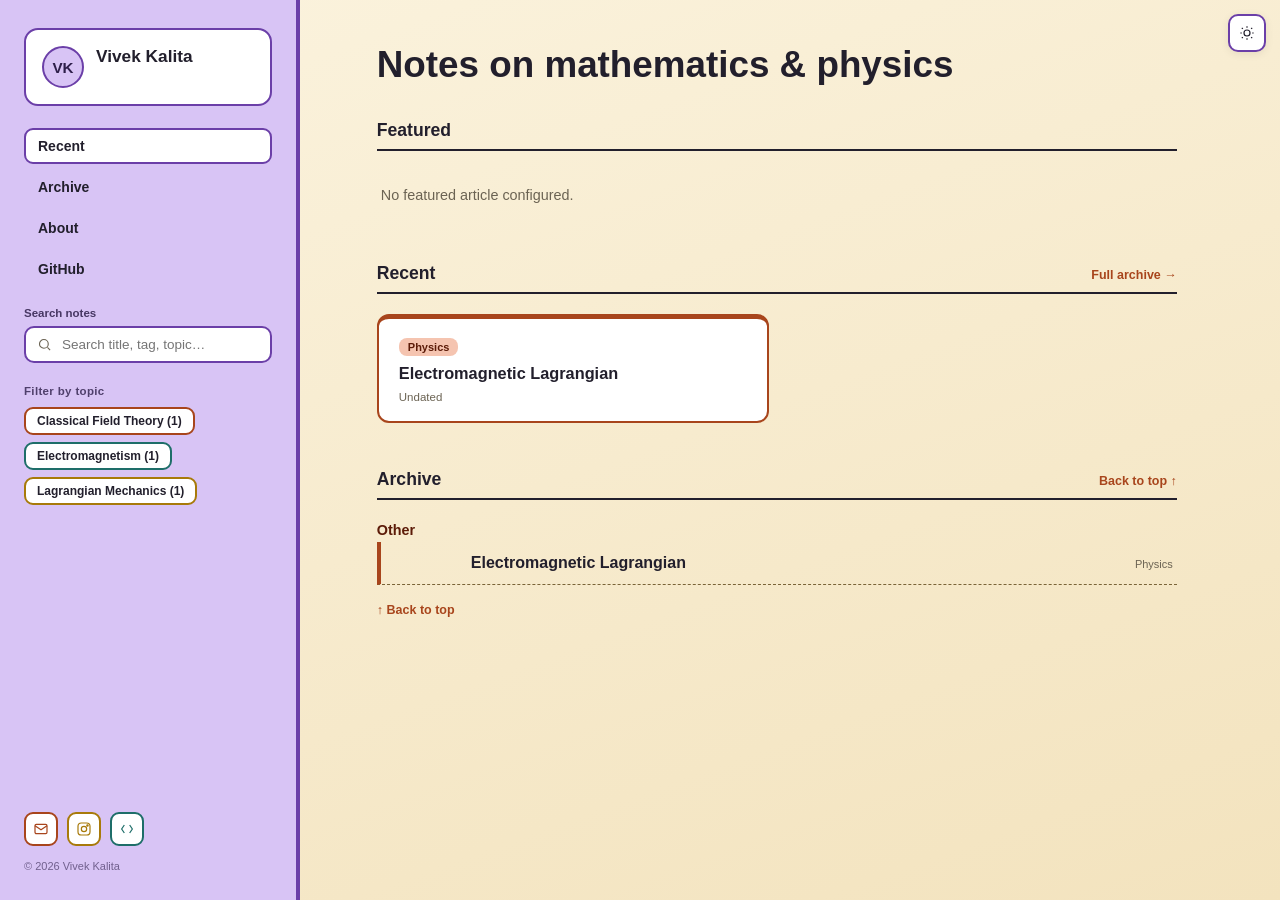
==== index.html @ aa67f6df "testing homepage" ====
<!DOCTYPE html>
<html lang="en">
<head>
<meta charset="UTF-8">
<meta name="viewport" content="width=device-width, initial-scale=1, viewport-fit=cover">
<title>Notes on mathematics &amp; physics · Vivek Kalita</title>
<script>
  (function(){
    try{
      var saved = localStorage.getItem('theme');
      var theme = saved || (window.matchMedia && window.matchMedia('(prefers-color-scheme: dark)').matches ? 'dark' : 'light');
      if(theme === 'dark') document.documentElement.setAttribute('data-theme','dark');
    }catch(e){}
  })();
</script>
<style>
  :root{
    --ink:#221F2C; --sub:#6B6353;
    --lav:#D8C4F5; --lav-b:#6B3FA8; --lav-text:#2E1F4A;
    --mint:#B9DEE5; --mint-b:#0A5A63;
    --cyan:#B8E3DE; --cyan-b:#1E6E69;
    --yellow:#F5DE8A; --yellow-b:#A87A0A;
    --coral:#F5C4B0; --coral-b:#A8451C;
    --gray-b:#7A6438;
    --sand1:#FBF3DE; --sand2:#F3E3BE;
    --card-white:#fff;
    --def-text:#0A3E3A; --axiom-text:#4E3705; --theorem-text:#5C1B08;
    box-sizing:border-box;
  }
  :root[data-theme="dark"]{
    --ink:#F0EAD9; --sub:#B8AE97;
    --lav:#2E2149; --lav-b:#B090E6; --lav-text:#E4D8FA;
    --mint:#0F3A3E; --mint-b:#6FE0D6;
    --cyan:#123B38; --cyan-b:#6FD8CE;
    --yellow:#4A3A0A; --yellow-b:#F0C94A;
    --coral:#4A2214; --coral-b:#F0916A;
    --gray-b:#C9AD6E;
    --sand1:#171512; --sand2:#1C1912;
    --card-white:#211D16;
    --def-text:#B7EDE6; --axiom-text:#F0DE9E; --theorem-text:#F5C5AE;
  }
  *,*::before,*::after{box-sizing:inherit;}
  html,body{height:100%;margin:0;}
  body{
    color:var(--ink);font-family:"Latin Modern Sans","Computer Modern Sans Serif","Computer Modern Sans",sans-serif;
    -webkit-font-smoothing:antialiased;display:flex;
  }
  a{color:inherit;}
  button,input{font-family:inherit;}

  /* ---------- fixed theme toggle (always in the same spot) ---------- */
  .theme-toggle{
    position:fixed;top:calc(14px + env(safe-area-inset-top,0px));right:14px;z-index:20;
    width:38px;height:38px;border-radius:10px;border:2px solid var(--lav-b);
    background:var(--card-white);display:flex;align-items:center;justify-content:center;cursor:pointer;padding:0;
    box-shadow:0 2px 8px rgba(0,0,0,0.08);
  }
  .theme-toggle svg{width:16px;height:16px;color:var(--ink);}
  .theme-toggle .moon{display:none;}
  :root[data-theme="dark"] .theme-toggle .sun{display:none;}
  :root[data-theme="dark"] .theme-toggle .moon{display:flex;}

  /* ---------- sidebar ---------- */
  .panel-left{
    width:300px;flex:none;background:var(--lav);border-right:4px solid var(--lav-b);
    padding:28px 24px;display:flex;flex-direction:column;height:100vh;overflow-y:auto;position:sticky;top:0;
  }
  .idbox{background:var(--card-white);border:2px solid var(--lav-b);border-radius:14px;
    padding:16px;display:flex;gap:12px;margin-bottom:22px;}
  .avatar{flex:none;width:42px;height:42px;border-radius:50%;background:var(--lav);border:2px solid var(--lav-b);
    display:flex;align-items:center;justify-content:center;font-weight:800;font-size:0.95rem;color:var(--lav-text);}
  .idbox .brand{font-size:1.08rem;font-weight:800;margin:0 0 4px;color:var(--ink);}
  .idbox .tag{font-size:12.5px;color:var(--sub);line-height:1.45;margin:0;}

  nav.pnav ul{list-style:none;margin:0 0 20px;padding:0;display:flex;flex-direction:column;gap:5px;}
  nav.pnav a{text-decoration:none;font-size:14px;font-weight:700;padding:8px 12px;border-radius:9px;color:var(--ink);
    display:block;border:2px solid transparent;}
  nav.pnav a:hover{border-color:var(--lav-b);}
  nav.pnav a.active{background:var(--card-white);border-color:var(--lav-b);}

  .search-box{margin-bottom:22px;}
  .search-box label{font-size:11.5px;font-weight:700;color:var(--lav-text);opacity:.85;display:block;margin-bottom:7px;}
  .search-field{display:flex;align-items:center;gap:8px;background:var(--card-white);border:2px solid var(--lav-b);
    border-radius:10px;padding:8px 11px;}
  .search-field svg{width:15px;height:15px;color:var(--sub);flex:none;}
  .search-field input{border:none;background:none;outline:none;font-size:13.5px;color:var(--ink);width:100%;}

  .panel-left h4{font-size:11.5px;letter-spacing:.03em;color:var(--lav-text);opacity:.8;margin:0 0 10px;font-weight:700;}
  .ptopics{display:flex;flex-wrap:wrap;gap:7px;margin-bottom:8px;}
  .ptopics button{font-size:12px;font-weight:700;padding:5px 11px;border-radius:9px;cursor:pointer;
    background:var(--card-white);color:var(--ink);}
  .ptopics button:nth-child(1){border:2px solid var(--coral-b);}
  .ptopics button:nth-child(2){border:2px solid var(--cyan-b);}
  .ptopics button:nth-child(3){border:2px solid var(--yellow-b);}
  .ptopics button.active{background:var(--ink);color:var(--card-white);}
  .filter-note{font-size:11px;color:var(--lav-text);opacity:.7;margin:0 0 26px;min-height:14px;}
  .filter-note button{background:none;border:none;color:inherit;text-decoration:underline;cursor:pointer;font-size:11px;padding:0;}

  .pelse{display:flex;flex-direction:column;gap:10px;margin-top:auto;}
  .contact-icons{display:flex;gap:9px;}
  .iconbtn{width:34px;height:34px;border-radius:9px;display:flex;align-items:center;justify-content:center;
    background:var(--card-white);text-decoration:none;border:2px solid;}
  .iconbtn svg{width:16px;height:16px;}
  .iconbtn.mail{border-color:var(--coral-b);color:var(--coral-b);}
  .iconbtn.insta{border-color:var(--yellow-b);color:var(--yellow-b);}
  .iconbtn.gh{border-color:var(--cyan-b);color:var(--cyan-b);}
  .pcopy{font-size:11px;color:var(--lav-text);opacity:.6;margin-top:4px;}

  /* ---------- main ---------- */
  .panel-right{flex:1;height:100vh;overflow-y:auto;background:linear-gradient(160deg,var(--sand1),var(--sand2)) fixed;padding:44px 6vw 70px;}
  .rwrap{max-width:800px;}

  .hero{margin-bottom:34px;}
  .hero h1{font-size:clamp(1.7rem,3.6vw,2.3rem);font-weight:800;margin:0 0 10px;}
  .hero p{font-size:1rem;color:var(--sub);max-width:60ch;line-height:1.6;margin:0;}

  .sec-head{display:flex;justify-content:space-between;align-items:baseline;border-bottom:2px solid var(--ink);
    padding-bottom:8px;margin-bottom:20px;}
  .sec-head h2{font-size:1.1rem;font-weight:800;margin:0;}
  .sec-head a{font-size:12.5px;font-weight:700;text-decoration:none;color:var(--coral-b);}
  .sec-head a:hover{text-decoration:underline;}

  .featured{margin-bottom:44px;}
  .card{background:var(--card-white);border:2.5px solid var(--ac-b);border-top-width:5px;border-radius:12px;padding:18px 20px;}
  .card.lead{padding:24px 26px;}
  .card.lead h3{font-size:1.3rem;}
  .card .badge{display:inline-block;font-size:11px;font-weight:700;padding:3px 9px;border-radius:8px;margin-bottom:8px;}
  .card h3{margin:0 0 8px;font-size:1.02rem;font-weight:800;}
  .card h3 a{text-decoration:none;color:var(--ink);}
  .card h3 a:hover{color:var(--theorem-text);}
  .card p{margin:0 0 10px;font-size:0.9rem;color:var(--ink);opacity:.85;line-height:1.55;}
  .card .meta{font-size:11.5px;color:var(--sub);}
  .card.physics{--ac-b:var(--coral-b);}
  .card.physics .badge{background:var(--coral);color:var(--theorem-text);}
  .card.math{--ac-b:var(--cyan-b);}
  .card.math .badge{background:var(--cyan);color:var(--def-text);}
  .card.notes{--ac-b:var(--yellow-b);}
  .card.notes .badge{background:var(--yellow);color:var(--axiom-text);}

  .recent{margin-bottom:46px;}
  .recent-grid{display:grid;grid-template-columns:1fr 1fr;gap:16px;}

  .row{display:flex;gap:16px;align-items:baseline;padding:12px 4px 12px 16px;
    border-bottom:1.5px dashed var(--gray-b);border-left:4px solid var(--ac);}
  .row.physics{--ac:var(--coral-b);}
  .row.math{--ac:var(--cyan-b);}
  .row.notes{--ac:var(--mint-b);}
  .row time{font-size:12px;color:var(--sub);width:58px;flex:none;}
  .row a.ttl{font-size:1rem;font-weight:700;text-decoration:none;color:var(--ink);flex:1;}
  .row a.ttl:hover{color:var(--theorem-text);}
  .row .cat{font-size:11px;color:var(--sub);flex:none;}
  .row.is-hidden{display:none;}

  .year-label{font-size:0.9rem;font-weight:800;color:var(--theorem-text);margin:22px 0 4px;}
  .year-label:first-of-type{margin-top:0;}
  .year-label.is-hidden{display:none;}
  .empty-msg{font-size:0.9rem;color:var(--sub);padding:16px 4px;display:none;}
  .back-top{display:inline-block;margin-top:18px;font-size:12.5px;font-weight:700;text-decoration:none;color:var(--coral-b);}
  .back-top:hover{text-decoration:underline;}

  @media (max-width:820px){
    body{display:block;}
    .theme-toggle{top:14px;}
    .panel-left{position:static;width:auto;height:auto;border-right:none;border-bottom:4px solid var(--lav-b);
      flex-direction:row;flex-wrap:wrap;align-items:center;gap:14px 22px;padding:18px 5vw;}
    .idbox{width:100%;}
    nav.pnav ul{flex-direction:row;flex-wrap:wrap;margin-bottom:0;}
    .search-box{width:100%;order:2;margin-bottom:8px;}
    .panel-left h4,.ptopics,.filter-note,.pelse{display:none;}
    .panel-right{height:auto;padding:70px 5vw 60px;}
    .recent-grid{grid-template-columns:1fr;}
  }
  :focus-visible{outline:2px solid var(--lav-b);outline-offset:2px;}
</style>
</head>
<body>

<button class="theme-toggle" aria-label="Toggle dark mode" title="Toggle dark mode">
  <svg class="sun" viewBox="0 0 24 24" fill="none" stroke="currentColor" stroke-width="1.8"><circle cx="12" cy="12" r="4.5"/><path d="M12 2v2.2M12 19.8V22M4.2 4.2l1.6 1.6M18.2 18.2l1.6 1.6M2 12h2.2M19.8 12H22M4.2 19.8l1.6-1.6M18.2 5.8l1.6-1.6"/></svg>
  <svg class="moon" viewBox="0 0 24 24" fill="currentColor"><path d="M20 14.5A8.5 8.5 0 0 1 9.5 4a8.5 8.5 0 1 0 10.5 10.5z"/></svg>
</button>

<aside class="panel-left">
  <div class="idbox">
    <div class="avatar">VK</div>
    <div>
      <p class="brand">Vivek Kalita</p>
      <p class="tag"></p>
    </div>
  </div>

  <nav class="pnav"><ul>
    <li><a href="#recent" data-sec="recent" class="active">Recent</a></li>
    <li><a href="#archive" data-sec="archive">Archive</a></li>
    <li><a href="/about/">About</a></li>
    <li><a href="https://github.com/VivekH90" target="_blank" rel="noopener">GitHub</a></li>
  </ul></nav>

  <div class="search-box">
    <label for="site-search">Search notes</label>
    <div class="search-field">
      <svg viewBox="0 0 24 24" fill="none" stroke="currentColor" stroke-width="1.8"><circle cx="11" cy="11" r="7"/><path d="M21 21l-4.3-4.3"/></svg>
      <input id="site-search" type="text" placeholder="Search title, tag, topic…" autocomplete="off">
    </div>
  </div>

  <h4>Filter by topic</h4>
  <div class="ptopics"><button data-topic="classical-field-theory">Classical Field Theory (1)</button>
<button data-topic="electromagnetism">Electromagnetism (1)</button>
<button data-topic="lagrangian-mechanics">Lagrangian Mechanics (1)</button></div>
  <div class="filter-note"></div>

  <div class="pelse">
    <div class="contact-icons">
      <a class="iconbtn mail" href="vkalita2006@gmail.com" aria-label="Email" title="Email">
        <svg viewBox="0 0 24 24" fill="none" stroke="currentColor" stroke-width="1.8"><rect x="3" y="5" width="18" height="14" rx="2"/><path d="M3 7l9 6 9-6"/></svg>
      </a>
      <a class="iconbtn insta" href="#" target="_blank" rel="noopener" aria-label="Instagram" title="Instagram">
        <svg viewBox="0 0 24 24" fill="none" stroke="currentColor" stroke-width="1.8"><rect x="3" y="3" width="18" height="18" rx="5"/><circle cx="12" cy="12" r="4"/><circle cx="17.2" cy="6.8" r="1"/></svg>
      </a>
      <a class="iconbtn gh" href="https://github.com/VivekH90" target="_blank" rel="noopener" aria-label="GitHub" title="GitHub">
        <svg viewBox="0 0 24 24" fill="none" stroke="currentColor" stroke-width="1.8"><path d="M8 18L4 12l4-6M16 6l4 6-4 6"/></svg>
      </a>
    </div>
    <div class="pcopy">© 2026 Vivek Kalita</div>
  </div>
</aside>

<main class="panel-right">
  <div class="rwrap">

    <div class="hero">
      <h1>Notes on mathematics &amp; physics</h1>
      <p></p>
    </div>

    <section class="featured">
    <div class="sec-head"><h2>Featured</h2></div>
    <p class="empty-msg" style="display:block">No featured article configured.</p>
  </section>    <section id="recent" class="recent">
    <div class="sec-head"><h2>Recent</h2><a href="/archive/">Full archive →</a></div>
    <div class="recent-grid">
      <article class="card physics"><span class="badge">Physics</span><h3><a href="/resources/physics/electromagnetism/lagrange-field-equations/">Electromagnetic Lagrangian</a></h3><div class="meta">Undated</div></article>
    </div>
  </section>

  <section id="archive">
    <div class="sec-head"><h2>Archive</h2><a href="#recent">Back to top ↑</a></div>
    <p class="empty-msg" id="empty-msg">No notes match your search or filter.</p>
    <div class="year-label" data-year="Other">Other</div>
<div class="row physics" data-tags="electromagnetism|classical-field-theory|lagrangian-mechanics" data-search="Electromagnetic Lagrangian  Physics  Electromagnetism Classical Field Theory Lagrangian Mechanics"><time></time><a class="ttl" href="/resources/physics/electromagnetism/lagrange-field-equations/">Electromagnetic Lagrangian</a><span class="cat">Physics</span></div>
    <a class="back-top" href="#recent">↑ Back to top</a>
  </section>  </div>
</main>

<script>
(function(){
  // dark mode
  var btn = document.querySelector('.theme-toggle');
  btn.addEventListener('click', function(){
    var root = document.documentElement;
    var isDark = root.getAttribute('data-theme') === 'dark';
    if(isDark){ root.removeAttribute('data-theme'); } else { root.setAttribute('data-theme','dark'); }
    try{ localStorage.setItem('theme', isDark ? 'light' : 'dark'); }catch(e){}
  });

  // scrollspy: highlight Recent/Archive nav link based on scroll position within panel-right
  var sections = document.querySelectorAll('#recent, #archive');
  var navLinks = document.querySelectorAll('nav.pnav a[data-sec]');
  var scrollRoot = document.querySelector('.panel-right');
  if(scrollRoot && 'IntersectionObserver' in window){
    var obs = new IntersectionObserver(function(entries){
      entries.forEach(function(e){
        if(e.isIntersecting){
          navLinks.forEach(function(a){ a.classList.remove('active'); });
          var match = document.querySelector('nav.pnav a[data-sec="'+e.target.id+'"]');
          if(match) match.classList.add('active');
        }
      });
    }, {root: scrollRoot, rootMargin:'-10% 0px -70% 0px'});
    sections.forEach(function(s){ obs.observe(s); });
  }

  // search + topic filter, combined, applied to the archive rows
  var searchInput = document.getElementById('site-search');
  var topicBtns = document.querySelectorAll('.ptopics button');
  var note = document.querySelector('.filter-note');
  var emptyMsg = document.getElementById('empty-msg');
  var rows = document.querySelectorAll('#archive .row');
  var yearLabels = document.querySelectorAll('#archive .year-label');
  var activeTopic = null;

  function applyFilters(){
    var q = searchInput.value.trim().toLowerCase();
    var visible = 0;
    rows.forEach(function(r){
      var title = r.querySelector('.ttl').textContent.toLowerCase();
      var matchesTopic = !activeTopic || r.classList.contains(activeTopic);
      var matchesQuery = !q || title.includes(q);
      var show = matchesTopic && matchesQuery;
      r.classList.toggle('is-hidden', !show);
      if(show) visible++;
    });
    yearLabels.forEach(function(label){
      var el = label.nextElementSibling, any = false;
      while(el && el.classList.contains('row')){
        if(!el.classList.contains('is-hidden')) any = true;
        el = el.nextElementSibling;
      }
      label.classList.toggle('is-hidden', !any);
    });
    emptyMsg.style.display = visible === 0 ? 'block' : 'none';

    var bits = [];
    if(activeTopic) bits.push(activeTopic);
    if(q) bits.push('"' + q + '"');
    note.innerHTML = bits.length ? ('Showing ' + bits.join(' + ') + ' <button type="button">clear</button>') : '';
    var clearBtn = note.querySelector('button');
    if(clearBtn){ clearBtn.addEventListener('click', function(){ setTopic(null); searchInput.value=''; applyFilters(); }); }
  }
  function setTopic(topic){
    activeTopic = topic;
    topicBtns.forEach(function(b){ b.classList.toggle('active', b.dataset.topic === topic); });
    applyFilters();
  }
  topicBtns.forEach(function(b){
    b.addEventListener('click', function(){ setTopic(activeTopic === b.dataset.topic ? null : b.dataset.topic); });
  });
  searchInput.addEventListener('input', applyFilters);
})();
</script>
</body>
</html>
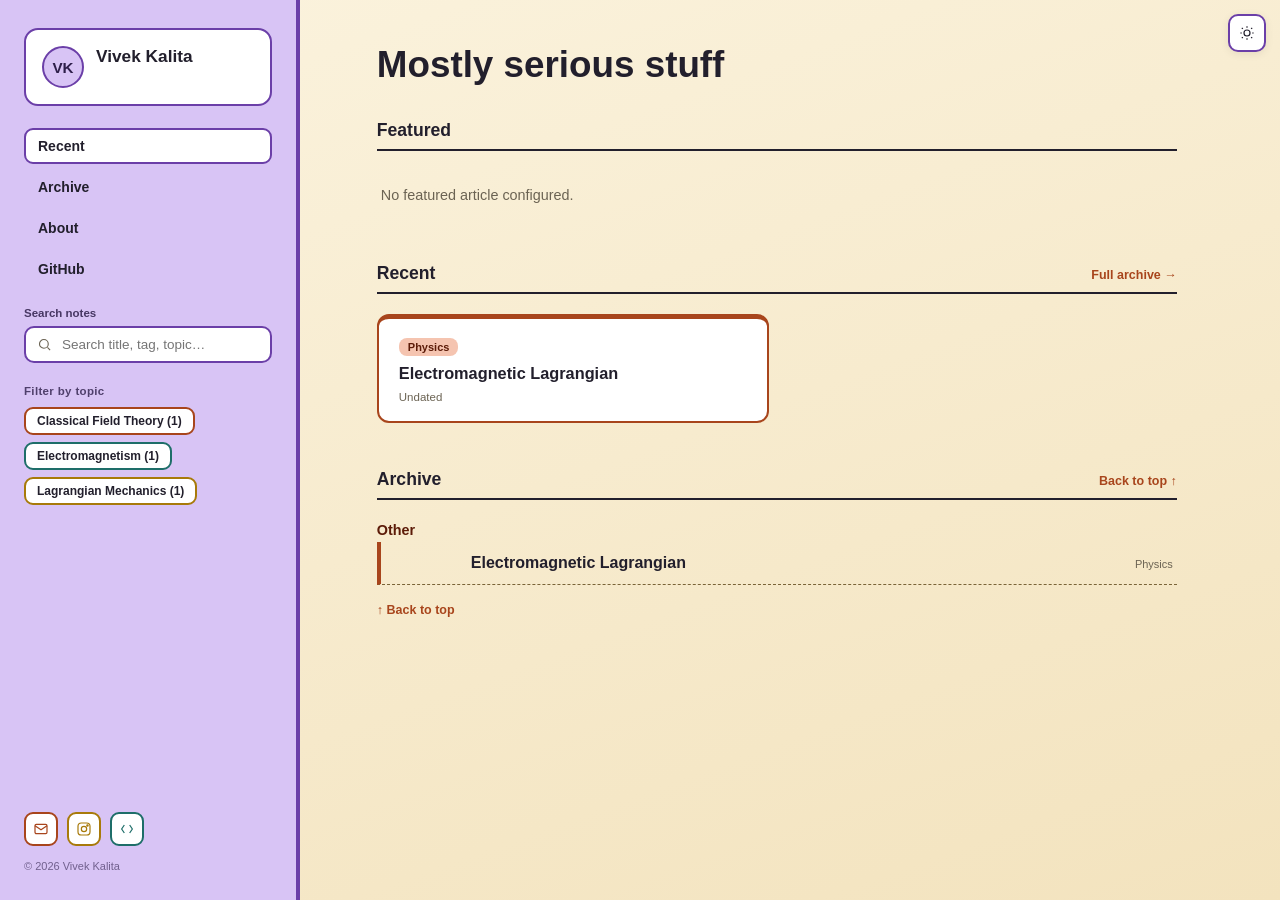
==== commit 5fccdc87: "chnaged" ====
--- a/index.html
+++ b/index.html
@@ -3,7 +3,7 @@
 <head>
 <meta charset="UTF-8">
 <meta name="viewport" content="width=device-width, initial-scale=1, viewport-fit=cover">
-<title>Notes on mathematics &amp; physics · Vivek Kalita</title>
+<title>Mostly serious stuff · Vivek Kalita</title>
 <script>
   (function(){
     try{
@@ -212,7 +212,7 @@
 
   <div class="pelse">
     <div class="contact-icons">
-      <a class="iconbtn mail" href="vkalita2006@gmail.com" aria-label="Email" title="Email">
+      <a class="iconbtn mail" href="mailto:vkalita2006@gmail.com" aria-label="Email" title="Email">
         <svg viewBox="0 0 24 24" fill="none" stroke="currentColor" stroke-width="1.8"><rect x="3" y="5" width="18" height="14" rx="2"/><path d="M3 7l9 6 9-6"/></svg>
       </a>
       <a class="iconbtn insta" href="#" target="_blank" rel="noopener" aria-label="Instagram" title="Instagram">
@@ -230,7 +230,7 @@
   <div class="rwrap">
 
     <div class="hero">
-      <h1>Notes on mathematics &amp; physics</h1>
+      <h1>Mostly serious stuff</h1>
       <p></p>
     </div>
 
@@ -246,7 +246,7 @@
 
   <section id="archive">
     <div class="sec-head"><h2>Archive</h2><a href="#recent">Back to top ↑</a></div>
-    <p class="empty-msg" id="empty-msg">No notes match your search or filter.</p>
+    <p class="empty-msg" id="empty-msg">No documents match your search or filter.</p>
     <div class="year-label" data-year="Other">Other</div>
 <div class="row physics" data-tags="electromagnetism|classical-field-theory|lagrangian-mechanics" data-search="Electromagnetic Lagrangian  Physics  Electromagnetism Classical Field Theory Lagrangian Mechanics"><time></time><a class="ttl" href="/resources/physics/electromagnetism/lagrange-field-equations/">Electromagnetic Lagrangian</a><span class="cat">Physics</span></div>
     <a class="back-top" href="#recent">↑ Back to top</a>
@@ -294,9 +294,10 @@
     var q = searchInput.value.trim().toLowerCase();
     var visible = 0;
     rows.forEach(function(r){
-      var title = r.querySelector('.ttl').textContent.toLowerCase();
-      var matchesTopic = !activeTopic || r.classList.contains(activeTopic);
-      var matchesQuery = !q || title.includes(q);
+      var tags = (r.dataset.tags || '').split('|').filter(Boolean);
+      var searchText = (r.dataset.search || r.querySelector('.ttl').textContent).toLowerCase();
+      var matchesTopic = !activeTopic || tags.includes(activeTopic);
+      var matchesQuery = !q || searchText.includes(q);
       var show = matchesTopic && matchesQuery;
       r.classList.toggle('is-hidden', !show);
       if(show) visible++;
